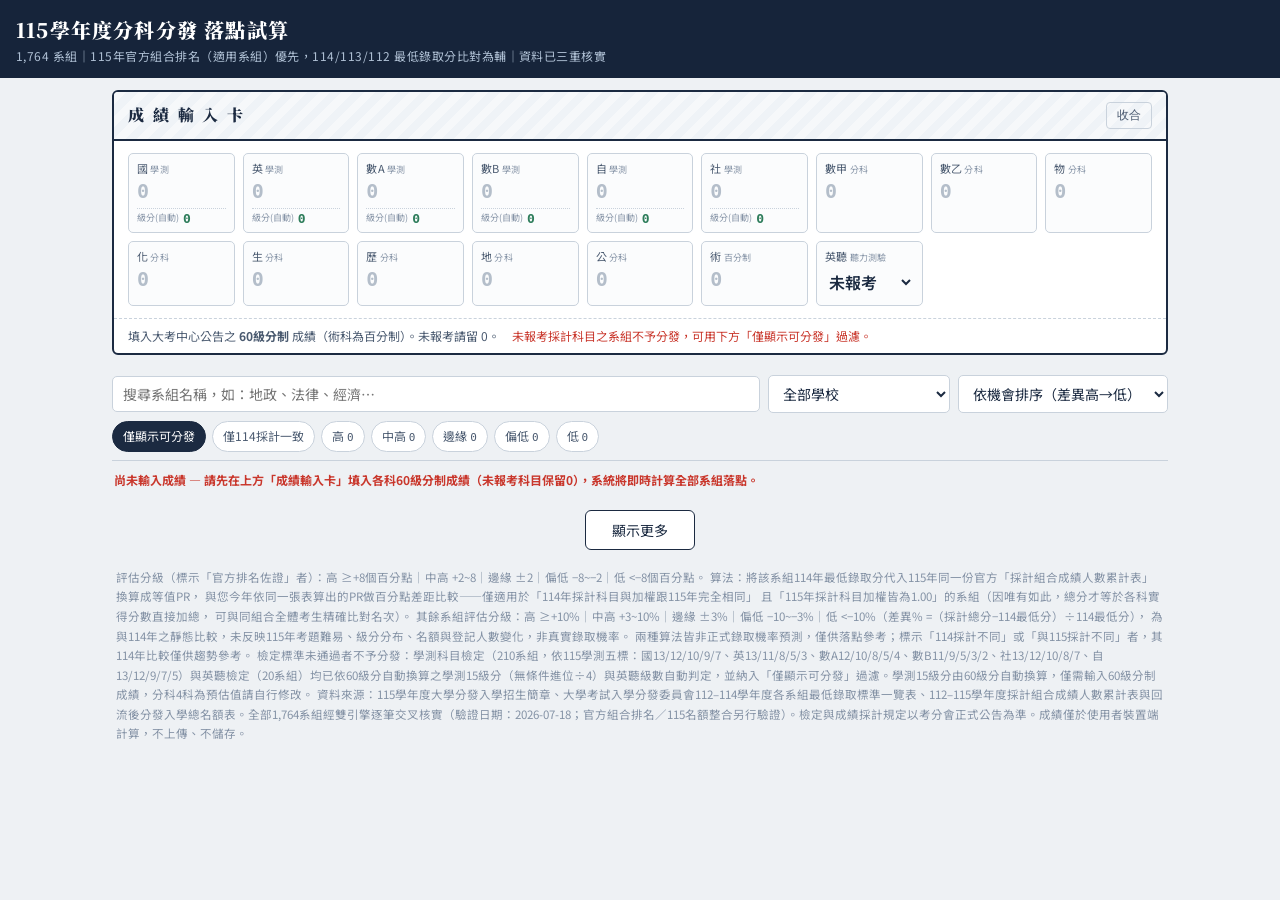
==== site/index.html @ 2013e5d3 "官方組合排名法整合：112-115歷年資料重新解析、加權皆1.00系組精確PR分級、115名額變化、四年歷史展開、個人版成績更新" ====
<!DOCTYPE html>
<html lang="zh-Hant">
<head>
<meta charset="UTF-8">
<meta name="viewport" content="width=device-width, initial-scale=1.0">
<title>115分科分發 落點試算</title>
<link rel="preconnect" href="https://fonts.googleapis.com">
<link href="https://fonts.googleapis.com/css2?family=Noto+Serif+TC:wght@600;900&family=Noto+Sans+TC:wght@400;500;700&display=swap" rel="stylesheet">
<link rel="stylesheet" href="style.css">
<link rel="manifest" href="manifest.json">
<meta name="theme-color" content="#16243A">
<link rel="icon" type="image/png" sizes="192x192" href="icon-192.png">
<link rel="apple-touch-icon" href="apple-touch-icon.png">
<meta name="apple-mobile-web-app-capable" content="yes">
<meta name="apple-mobile-web-app-status-bar-style" content="black-translucent">
<meta name="apple-mobile-web-app-title" content="落點試算">
</head>
<body>
<header>
  <h1>115學年度分科分發 落點試算</h1>
  <div class="sub">1,764 系組｜115年官方組合排名（適用系組）優先，114/113/112 最低錄取分比對為輔｜資料已三重核實</div>
</header>
<div class="wrap">

<section class="scorecard">
  <div class="sc-head">
    <h2>成 績 輸 入 卡</h2>
    <button class="toggle" id="scToggle" aria-expanded="true">收合</button>
  </div>
  <div id="scBody">
    <div class="sc-grid" id="scGrid"></div>
    <div class="sc-foot">
      <span>填入大考中心公告之 <b>60級分制</b> 成績（術科為百分制）。未報考請留 0。</span>
      <span class="warn">未報考採計科目之系組不予分發，可用下方「僅顯示可分發」過濾。</span>
    </div>
  </div>
</section>

<div class="filters">
  <div class="frow">
    <input type="search" id="q" placeholder="搜尋系組名稱，如：地政、法律、經濟…">
    <select id="fSchool"><option value="">全部學校</option></select>
    <select id="fSort">
      <option value="pct_desc">依機會排序（差異高→低）</option>
      <option value="pct_asc">依機會排序（差異低→高）</option>
      <option value="tot_desc">依採計總分（高→低）</option>
      <option value="m4_desc">依114最低分（高→低）</option>
      <option value="code">依系組代碼</option>
    </select>
  </div>
  <div class="chips" id="chips">
    <span class="chip on" data-f="eligible">僅顯示可分發</span>
    <span class="chip" data-f="same114">僅114採計一致</span>
    <span class="chip band" data-b="hi">高<span class="n"></span></span>
    <span class="chip band" data-b="mh">中高<span class="n"></span></span>
    <span class="chip band" data-b="ed">邊緣<span class="n"></span></span>
    <span class="chip band" data-b="lo">偏低<span class="n"></span></span>
    <span class="chip band" data-b="vl">低<span class="n"></span></span>
  </div>
</div>

<div class="stats" id="stats"></div>
<div class="rlist" id="rlist"></div>
<button class="morebtn" id="moreBtn" hidden>顯示更多</button>

<p class="foot-note">
評估分級（標示「官方排名佐證」者）：高 ≥+8個百分點｜中高 +2~8｜邊緣 ±2｜偏低 −8~−2｜低 &lt;−8個百分點。
算法：將該系組114年最低錄取分代入115年同一份官方「採計組合成績人數累計表」換算成等值PR，
與您今年依同一張表算出的PR做百分點差距比較——僅適用於「114年採計科目與加權跟115年完全相同」
且「115年採計科目加權皆為1.00」的系組（因唯有如此，總分才等於各科實得分數直接加總，
可與同組合全體考生精確比對名次）。
其餘系組評估分級：高 ≥+10%｜中高 +3~10%｜邊緣 ±3%｜偏低 −10~−3%｜低 &lt;−10%（差異% =（採計總分−114最低分）÷114最低分），
為與114年之靜態比較，未反映115年考題難易、級分分布、名額與登記人數變化，非真實錄取機率。
兩種算法皆非正式錄取機率預測，僅供落點參考；標示「114採計不同」或「與115採計不同」者，其114年比較僅供趨勢參考。
檢定標準未通過者不予分發：學測科目檢定（210系組，依115學測五標：國13/12/10/9/7、英13/11/8/5/3、數A12/10/8/5/4、數B11/9/5/3/2、社13/12/10/8/7、自13/12/9/7/5）與英聽檢定（20系組）均已依60級分自動換算之學測15級分（無條件進位÷4）與英聽級數自動判定，並納入「僅顯示可分發」過濾。學測15級分由60級分自動換算，僅需輸入60級分制成績，分科4科為預估值請自行修改。
資料來源：115學年度大學分發入學招生簡章、大學考試入學分發委員會112–114學年度各系組最低錄取標準一覽表、112–115學年度採計組合成績人數累計表與回流後分發入學總名額表。全部1,764系組經雙引擎逐筆交叉核實（驗證日期：2026-07-18；官方組合排名／115名額整合另行驗證）。檢定與成績採計規定以考分會正式公告為準。成績僅於使用者裝置端計算，不上傳、不儲存。
</p>
</div>

<script src="app.js"></script>
<script>
if ('serviceWorker' in navigator) {
  window.addEventListener('load', () => navigator.serviceWorker.register('sw.js'));
}
</script>
</body>
</html>
---- site/style.css ----
:root{
  --ink:#1B2A41; --ink-soft:#4A5A70; --paper:#EEF1F4; --card:#FFFFFF;
  --line:#C9D2DC; --red:#C9372C; --green:#2E7D5B; --amber:#B7791F;
  --hl:#FFF3B0; --navy:#16243A;
  --serif:"Noto Serif TC","PMingLiU",serif;
  --sans:"Noto Sans TC","Microsoft JhengHei",sans-serif;
  --mono:"SF Mono",Consolas,"Roboto Mono",monospace;
}
*{box-sizing:border-box;margin:0;padding:0}
html{-webkit-text-size-adjust:100%}
body{font-family:var(--sans);background:var(--paper);color:var(--ink);font-size:15px;line-height:1.55}
header{background:var(--navy);color:#fff;padding:14px 16px 12px}
header h1{font-family:var(--serif);font-weight:900;font-size:20px;letter-spacing:.06em}
header .sub{font-size:12px;color:#AFC0D4;margin-top:2px;letter-spacing:.04em}
.wrap{max-width:1080px;margin:0 auto;padding:12px}
/* 成績卡：準考證式 */
.scorecard{background:var(--card);border:2px solid var(--ink);border-radius:6px;margin-bottom:12px;overflow:hidden}
.scorecard .sc-head{display:flex;justify-content:space-between;align-items:center;padding:10px 14px;border-bottom:2px solid var(--ink);background:repeating-linear-gradient(-45deg,#F6F8FA 0 8px,#EFF3F7 8px 16px)}
.scorecard .sc-head h2{font-family:var(--serif);font-size:16px;font-weight:900;letter-spacing:.15em}
.sc-head .toggle{font-size:12px;color:var(--ink-soft);background:none;border:1px solid var(--line);border-radius:4px;padding:4px 10px;cursor:pointer}
.sc-grid{display:grid;grid-template-columns:repeat(auto-fill,minmax(96px,1fr));gap:8px;padding:12px 14px}
.sc-cell{border:1px solid var(--line);border-radius:5px;padding:6px 8px;background:#FBFCFD}
.sc-cell label{display:block;font-size:11px;color:var(--ink-soft);letter-spacing:.02em}
.sc-cell .tag{font-size:9px;color:#8593A6}
.sc-cell input{width:100%;border:none;background:transparent;font:600 20px var(--mono);color:var(--ink);outline:none;padding:2px 0}
.sc-cell:focus-within{border-color:var(--ink);background:var(--hl)}
.sc-cell.zero input{color:#B4BECA}
.sc-foot{padding:8px 14px;border-top:1px dashed var(--line);font-size:12px;color:var(--ink-soft);display:flex;flex-wrap:wrap;gap:12px;align-items:center}
.sc-foot .warn{color:var(--red)}
/* 篩選列 */
.filters{position:sticky;top:0;z-index:20;background:var(--paper);padding:8px 0;border-bottom:1px solid var(--line)}
.frow{display:flex;flex-wrap:wrap;gap:8px;align-items:center}
.frow select,.frow input[type=search]{font:14px var(--sans);padding:7px 10px;border:1px solid var(--line);border-radius:5px;background:#fff;color:var(--ink)}
.frow input[type=search]{flex:1;min-width:140px}
.chips{display:flex;gap:6px;flex-wrap:wrap;margin-top:8px}
.chip{font-size:12px;padding:5px 10px;border:1px solid var(--line);border-radius:99px;background:#fff;cursor:pointer;user-select:none;color:var(--ink-soft)}
.chip.on{background:var(--ink);color:#fff;border-color:var(--ink)}
.chip .n{font-family:var(--mono);font-size:11px;margin-left:3px}
.stats{font-size:12px;color:var(--ink-soft);margin:10px 2px 6px}
.stats b{font-family:var(--mono);color:var(--ink)}
/* 結果卡 */
.rlist{display:flex;flex-direction:column;gap:8px;margin-top:6px}
.rc{background:var(--card);border:1px solid var(--line);border-radius:6px;padding:10px 12px;cursor:pointer}
.rc:hover{border-color:var(--ink-soft)}
.rc-top{display:flex;gap:10px;align-items:flex-start}
.rc-main{flex:1;min-width:0}
.rc-sch{font-size:12px;color:var(--ink-soft);letter-spacing:.03em}
.rc-dep{font-family:var(--serif);font-weight:700;font-size:16px;line-height:1.35}
.rc-adopt{font:12px var(--mono);color:var(--ink-soft);margin-top:3px;word-break:break-all}
.rc-adopt .miss{color:var(--red);font-weight:700}
/* 評估印章 */
.stamp{flex-shrink:0;text-align:center;min-width:74px}
.seal{display:inline-block;font-family:var(--serif);font-weight:900;font-size:15px;letter-spacing:.2em;padding:5px 8px 4px;border:2.5px solid;border-radius:6px;transform:rotate(-3deg);line-height:1.2;white-space:nowrap}
.seal.hi{color:var(--green);border-color:var(--green);background:#EAF4EF}
.seal.mh{color:#3B6E45;border-color:#3B6E45;background:#F0F6EC}
.seal.ed{color:var(--amber);border-color:var(--amber);background:var(--hl)}
.seal.lo{color:#A05A1F;border-color:#A05A1F;background:#FBEFE2}
.seal.vl{color:var(--red);border-color:var(--red);background:#FBEBE9}
.seal.na{color:#8593A6;border-color:#B4BECA;background:#F3F5F8;font-size:12px;letter-spacing:.05em}
.stamp .pct{font:700 12px var(--mono);margin-top:4px}
.rc-nums{display:flex;gap:14px;margin-top:8px;flex-wrap:wrap}
.num{min-width:70px}
.num .l{font-size:10px;color:#8593A6;letter-spacing:.05em}
.num .v{font:700 17px var(--mono)}
.pos{color:var(--green)}.neg{color:var(--red)}
.rc-more{display:none;border-top:1px dashed var(--line);margin-top:9px;padding-top:8px;font-size:12.5px;color:var(--ink-soft)}
.rc.open .rc-more{display:block}
.rc-more table{border-collapse:collapse;width:100%;margin:4px 0}
.rc-more td{padding:2px 8px 2px 0;vertical-align:top}
.rc-more .yl{font-family:var(--mono);white-space:nowrap}
.badge-diff{display:inline-block;font-size:10px;color:var(--red);border:1px solid var(--red);border-radius:3px;padding:0 4px;margin-left:4px;vertical-align:1px}
.rc-meta{display:flex;flex-wrap:wrap;gap:5px;margin-top:5px}
.badge-src{display:inline-block;font-size:10px;font-weight:700;color:#8A6A1E;border:1px solid #C9A227;background:#FBF3DC;border-radius:3px;padding:1px 5px}
.badge-seat{display:inline-block;font-size:10px;color:var(--ink-soft);border:1px solid var(--line);background:#F3F5F8;border-radius:3px;padding:1px 5px}
.badge-seat.up{color:var(--green);border-color:var(--green);background:#EAF4EF}
.badge-seat.down{color:var(--red);border-color:var(--red);background:#FBEBE9}
.badge-seat.new{color:var(--ink-soft);border-color:var(--line);background:#F3F5F8}
.foot-note{margin:18px 4px 30px;font-size:11.5px;color:#8593A6;line-height:1.7}
.morebtn{margin:14px auto 4px;display:block;font:14px var(--sans);padding:9px 26px;border:1px solid var(--ink);background:#fff;border-radius:6px;cursor:pointer;color:var(--ink)}
@media (max-width:640px){
  .sc-grid{grid-template-columns:repeat(auto-fill,minmax(86px,1fr));gap:6px;padding:10px}
  .rc-dep{font-size:15px}
  .num .v{font-size:16px}
}
@media (prefers-reduced-motion:no-preference){
  .rc{transition:border-color .15s}
  .seal{transition:transform .15s}
  .rc:hover .seal{transform:rotate(0deg)}
}
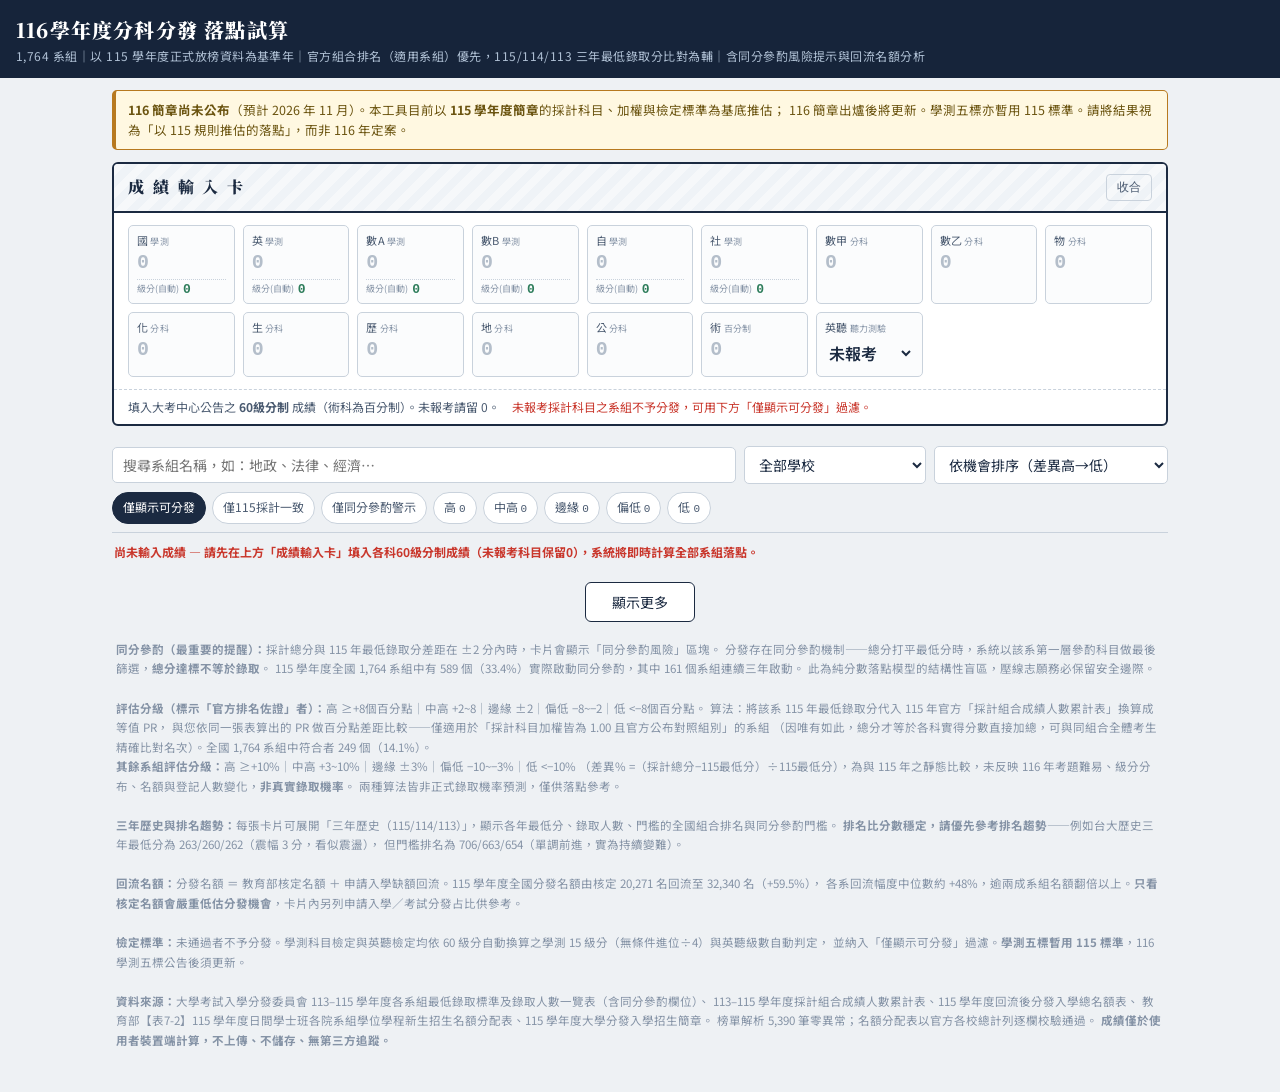
==== commit 2252b578: "升級至116學年度版：三年歷史、同分參酌、回流名額分析 升級至116學年度版：三年歷史、同分參酌、回流名額分析" ====
--- a/site/index.html
+++ b/site/index.html
@@ -3,7 +3,7 @@
 <head>
 <meta charset="UTF-8">
 <meta name="viewport" content="width=device-width, initial-scale=1.0">
-<title>115分科分發 落點試算</title>
+<title>116分科分發 落點試算</title>
 <link rel="preconnect" href="https://fonts.googleapis.com">
 <link href="https://fonts.googleapis.com/css2?family=Noto+Serif+TC:wght@600;900&family=Noto+Sans+TC:wght@400;500;700&display=swap" rel="stylesheet">
 <link rel="stylesheet" href="style.css">
@@ -17,10 +17,15 @@
 </head>
 <body>
 <header>
-  <h1>115學年度分科分發 落點試算</h1>
-  <div class="sub">1,764 系組｜115年官方組合排名（適用系組）優先，114/113/112 最低錄取分比對為輔｜資料已三重核實</div>
+  <h1>116學年度分科分發 落點試算</h1>
+  <div class="sub">1,764 系組｜以 115 學年度正式放榜資料為基準年｜官方組合排名（適用系組）優先，115/114/113 三年最低錄取分比對為輔｜含同分參酌風險提示與回流名額分析</div>
 </header>
 <div class="wrap">
+
+<div class="notice">
+  <b>116 簡章尚未公布</b>（預計 2026 年 11 月）。本工具目前以 <b>115 學年度簡章</b>的採計科目、加權與檢定標準為基底推估；
+  116 簡章出爐後將更新。學測五標亦暫用 115 標準。請將結果視為「以 115 規則推估的落點」，而非 116 年定案。
+</div>
 
 <section class="scorecard">
   <div class="sc-head">
@@ -44,13 +49,16 @@
       <option value="pct_desc">依機會排序（差異高→低）</option>
       <option value="pct_asc">依機會排序（差異低→高）</option>
       <option value="tot_desc">依採計總分（高→低）</option>
-      <option value="m4_desc">依114最低分（高→低）</option>
+      <option value="m5_desc">依115最低分（高→低）</option>
+      <option value="rk5_asc">依115門檻全國排名（前→後）</option>
+      <option value="rp_desc">依回流幅度（高→低）</option>
       <option value="code">依系組代碼</option>
     </select>
   </div>
   <div class="chips" id="chips">
     <span class="chip on" data-f="eligible">僅顯示可分發</span>
-    <span class="chip" data-f="same114">僅114採計一致</span>
+    <span class="chip" data-f="same115">僅115採計一致</span>
+    <span class="chip" data-f="tie">僅同分參酌警示</span>
     <span class="chip band" data-b="hi">高<span class="n"></span></span>
     <span class="chip band" data-b="mh">中高<span class="n"></span></span>
     <span class="chip band" data-b="ed">邊緣<span class="n"></span></span>
@@ -64,16 +72,35 @@
 <button class="morebtn" id="moreBtn" hidden>顯示更多</button>
 
 <p class="foot-note">
-評估分級（標示「官方排名佐證」者）：高 ≥+8個百分點｜中高 +2~8｜邊緣 ±2｜偏低 −8~−2｜低 &lt;−8個百分點。
-算法：將該系組114年最低錄取分代入115年同一份官方「採計組合成績人數累計表」換算成等值PR，
-與您今年依同一張表算出的PR做百分點差距比較——僅適用於「114年採計科目與加權跟115年完全相同」
-且「115年採計科目加權皆為1.00」的系組（因唯有如此，總分才等於各科實得分數直接加總，
-可與同組合全體考生精確比對名次）。
-其餘系組評估分級：高 ≥+10%｜中高 +3~10%｜邊緣 ±3%｜偏低 −10~−3%｜低 &lt;−10%（差異% =（採計總分−114最低分）÷114最低分），
-為與114年之靜態比較，未反映115年考題難易、級分分布、名額與登記人數變化，非真實錄取機率。
-兩種算法皆非正式錄取機率預測，僅供落點參考；標示「114採計不同」或「與115採計不同」者，其114年比較僅供趨勢參考。
-檢定標準未通過者不予分發：學測科目檢定（210系組，依115學測五標：國13/12/10/9/7、英13/11/8/5/3、數A12/10/8/5/4、數B11/9/5/3/2、社13/12/10/8/7、自13/12/9/7/5）與英聽檢定（20系組）均已依60級分自動換算之學測15級分（無條件進位÷4）與英聽級數自動判定，並納入「僅顯示可分發」過濾。學測15級分由60級分自動換算，僅需輸入60級分制成績，分科4科為預估值請自行修改。
-資料來源：115學年度大學分發入學招生簡章、大學考試入學分發委員會112–114學年度各系組最低錄取標準一覽表、112–115學年度採計組合成績人數累計表與回流後分發入學總名額表。全部1,764系組經雙引擎逐筆交叉核實（驗證日期：2026-07-18；官方組合排名／115名額整合另行驗證）。檢定與成績採計規定以考分會正式公告為準。成績僅於使用者裝置端計算，不上傳、不儲存。
+<b>同分參酌（最重要的提醒）：</b>採計總分與 115 年最低錄取分差距在 ±2 分內時，卡片會顯示「同分參酌風險」區塊。
+分發存在同分參酌機制——總分打平最低分時，系統以該系第一層參酌科目做最後篩選，<b>總分達標不等於錄取</b>。
+115 學年度全國 1,764 系組中有 589 個（33.4%）實際啟動同分參酌，其中 161 個系組連續三年啟動。
+此為純分數落點模型的結構性盲區，壓線志願務必保留安全邊際。
+<br><br>
+<b>評估分級（標示「官方排名佐證」者）：</b>高 ≥+8個百分點｜中高 +2~8｜邊緣 ±2｜偏低 −8~−2｜低 &lt;−8個百分點。
+算法：將該系 115 年最低錄取分代入 115 年官方「採計組合成績人數累計表」換算成等值 PR，
+與您依同一張表算出的 PR 做百分點差距比較——僅適用於「採計科目加權皆為 1.00 且官方公布對照組別」的系組
+（因唯有如此，總分才等於各科實得分數直接加總，可與同組合全體考生精確比對名次）。全國 1,764 系組中符合者 249 個（14.1%）。
+<br>
+<b>其餘系組評估分級：</b>高 ≥+10%｜中高 +3~10%｜邊緣 ±3%｜偏低 −10~−3%｜低 &lt;−10%
+（差異% =（採計總分−115最低分）÷115最低分），為與 115 年之靜態比較，未反映 116 年考題難易、級分分布、名額與登記人數變化，<b>非真實錄取機率</b>。
+兩種算法皆非正式錄取機率預測，僅供落點參考。
+<br><br>
+<b>三年歷史與排名趨勢：</b>每張卡片可展開「三年歷史（115/114/113）」，顯示各年最低分、錄取人數、門檻的全國組合排名與同分參酌門檻。
+<b>排名比分數穩定，請優先參考排名趨勢</b>——例如台大歷史三年最低分為 263/260/262（震幅 3 分，看似震盪），
+但門檻排名為 706/663/654（單調前進，實為持續變難）。
+<br><br>
+<b>回流名額：</b>分發名額 ＝ 教育部核定名額 ＋ 申請入學缺額回流。115 學年度全國分發名額由核定 20,271 名回流至 32,340 名（+59.5%），
+各系回流幅度中位數約 +48%，逾兩成系組名額翻倍以上。<b>只看核定名額會嚴重低估分發機會</b>，卡片內另列申請入學／考試分發占比供參考。
+<br><br>
+<b>檢定標準：</b>未通過者不予分發。學測科目檢定與英聽檢定均依 60 級分自動換算之學測 15 級分（無條件進位÷4）與英聽級數自動判定，
+並納入「僅顯示可分發」過濾。<b>學測五標暫用 115 標準</b>，116 學測五標公告後須更新。
+<br><br>
+<b>資料來源：</b>大學考試入學分發委員會 113–115 學年度各系組最低錄取標準及錄取人數一覽表（含同分參酌欄位）、
+113–115 學年度採計組合成績人數累計表、115 學年度回流後分發入學總名額表、
+教育部【表7-2】115 學年度日間學士班各院系組學位學程新生招生名額分配表、115 學年度大學分發入學招生簡章。
+榜單解析 5,390 筆零異常；名額分配表以官方各校總計列逐欄校驗通過。
+<b>成績僅於使用者裝置端計算，不上傳、不儲存、無第三方追蹤。</b>
 </p>
 </div>
 
--- a/site/style.css
+++ b/site/style.css
@@ -87,3 +87,35 @@
   .seal{transition:transform .15s}
   .rc:hover .seal{transform:rotate(0deg)}
 }
+
+/* ── 116版新增：頁首提示、同分參酌警示、三年歷史、名額欄位 ── */
+.notice{background:#FFF8E1;border:1px solid var(--amber);border-left:4px solid var(--amber);border-radius:5px;padding:9px 12px;font-size:12.5px;color:#6B5410;line-height:1.6;margin-bottom:12px}
+.badge-tie{display:inline-block;font-size:10px;font-weight:700;color:#8A5A0B;border:1px solid var(--amber);background:#FFF3CD;border-radius:3px;padding:1px 5px}
+.badge-tie.always{color:#8C2F26;border-color:var(--red);background:#FBE6E3}
+.rc.tie{border-left:4px solid var(--amber)}
+.tiebox{border:1px solid var(--amber);background:#FFFBEF;border-radius:5px;padding:9px 11px;margin:2px 0 10px}
+.tie-h{font-family:var(--serif);font-weight:900;font-size:13.5px;color:#8A5A0B;letter-spacing:.08em;margin-bottom:5px}
+.tie-line{font-size:12.5px;color:#5C4A22;line-height:1.65;margin:3px 0}
+.tie-line.warn2{color:var(--red);font-weight:600}
+.tie-lv{list-style:none;margin:5px 0 2px;padding:0}
+.tie-lv li{font-size:12.5px;color:#5C4A22;padding:2px 0 2px 2px;display:flex;gap:7px;align-items:baseline;flex-wrap:wrap}
+.tie-lv .lvn{display:inline-flex;align-items:center;justify-content:center;width:16px;height:16px;border-radius:50%;background:var(--amber);color:#fff;font:700 10px var(--mono);flex-shrink:0}
+.tie-lv .ok{color:var(--green);font-weight:700}
+.tie-lv .ng{color:var(--red);font-weight:700}
+.sub2{font-size:11px;color:#8593A6}
+details.hist{margin-top:8px;border:1px dashed var(--line);border-radius:5px;background:#FAFBFC}
+details.hist>summary{cursor:pointer;padding:6px 10px;font-size:12.5px;font-weight:700;color:var(--ink);list-style:none;user-select:none}
+details.hist>summary::-webkit-details-marker{display:none}
+details.hist>summary::before{content:"▸ ";color:var(--ink-soft)}
+details.hist[open]>summary::before{content:"▾ "}
+table.histtb{border-collapse:collapse;width:100%;margin:0 0 4px;font-size:12px}
+table.histtb td{padding:4px 8px;vertical-align:top;border-top:1px solid var(--line)}
+table.histtb tr.hh td{font-weight:700;color:var(--ink-soft);border-top:none;background:#F2F5F8;font-size:11px;letter-spacing:.03em}
+table.histtb td.yy{font:700 12px var(--mono);white-space:nowrap;color:var(--ink)}
+.trend{padding:6px 10px 8px;font-size:12px;color:var(--ink-soft);border-top:1px dotted var(--line)}
+.trend .up{color:var(--red)}
+.trend .down{color:var(--green)}
+@media (max-width:640px){
+  table.histtb{font-size:11px}
+  table.histtb td{padding:3px 5px}
+}
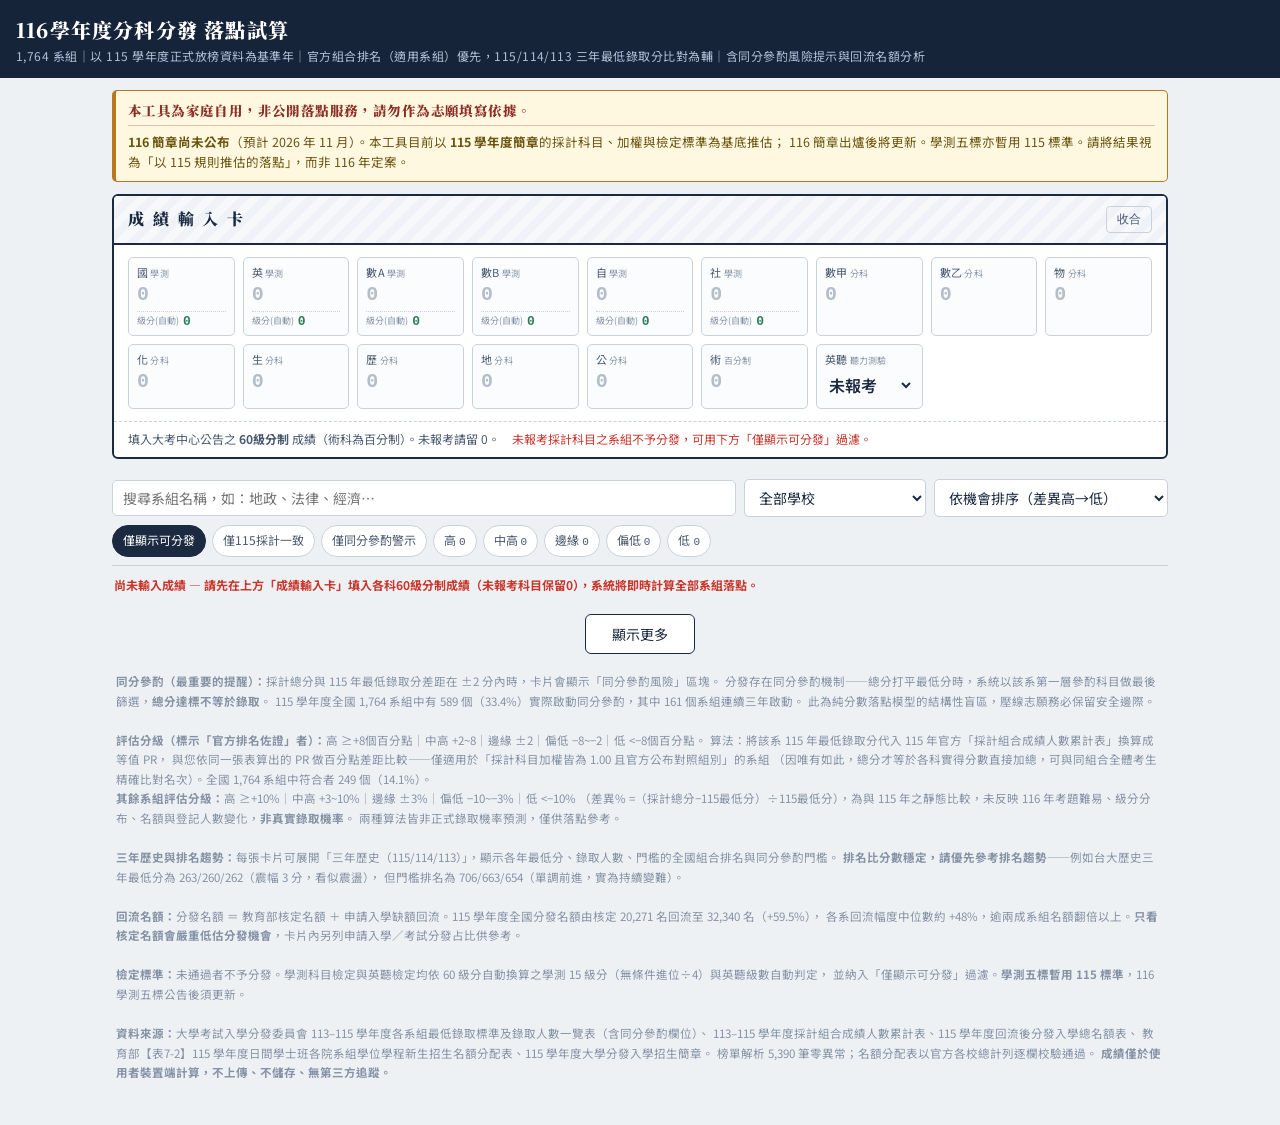
==== commit 58685a77: "加入責任界線聲明、noindex 與 robots.txt 加入責任界線聲明、noindex 與 robots.txt" ====
--- a/site/index.html
+++ b/site/index.html
@@ -3,6 +3,11 @@
 <head>
 <meta charset="UTF-8">
 <meta name="viewport" content="width=device-width, initial-scale=1.0">
+<!-- 家庭自用工具，非公開服務：要求搜尋引擎不索引、不快取、不顯示摘要 -->
+<meta name="robots" content="noindex, nofollow, noarchive, nosnippet, noimageindex, notranslate">
+<meta name="googlebot" content="noindex, nofollow, noarchive, nosnippet">
+<meta name="bingbot" content="noindex, nofollow, noarchive, nosnippet">
+<meta name="referrer" content="no-referrer">
 <title>116分科分發 落點試算</title>
 <link rel="preconnect" href="https://fonts.googleapis.com">
 <link href="https://fonts.googleapis.com/css2?family=Noto+Serif+TC:wght@600;900&family=Noto+Sans+TC:wght@400;500;700&display=swap" rel="stylesheet">
@@ -23,6 +28,7 @@
 <div class="wrap">
 
 <div class="notice">
+  <div class="notice-hd">本工具為家庭自用，非公開落點服務，請勿作為志願填寫依據。</div>
   <b>116 簡章尚未公布</b>（預計 2026 年 11 月）。本工具目前以 <b>115 學年度簡章</b>的採計科目、加權與檢定標準為基底推估；
   116 簡章出爐後將更新。學測五標亦暫用 115 標準。請將結果視為「以 115 規則推估的落點」，而非 116 年定案。
 </div>
--- a/site/style.css
+++ b/site/style.css
@@ -90,6 +90,7 @@
 
 /* ── 116版新增：頁首提示、同分參酌警示、三年歷史、名額欄位 ── */
 .notice{background:#FFF8E1;border:1px solid var(--amber);border-left:4px solid var(--amber);border-radius:5px;padding:9px 12px;font-size:12.5px;color:#6B5410;line-height:1.6;margin-bottom:12px}
+.notice-hd{font-family:var(--serif);font-weight:900;font-size:13.5px;color:#8C2F26;letter-spacing:.03em;line-height:1.5;padding-bottom:5px;margin-bottom:6px;border-bottom:1px solid rgba(140,47,38,.28)}
 .badge-tie{display:inline-block;font-size:10px;font-weight:700;color:#8A5A0B;border:1px solid var(--amber);background:#FFF3CD;border-radius:3px;padding:1px 5px}
 .badge-tie.always{color:#8C2F26;border-color:var(--red);background:#FBE6E3}
 .rc.tie{border-left:4px solid var(--amber)}
